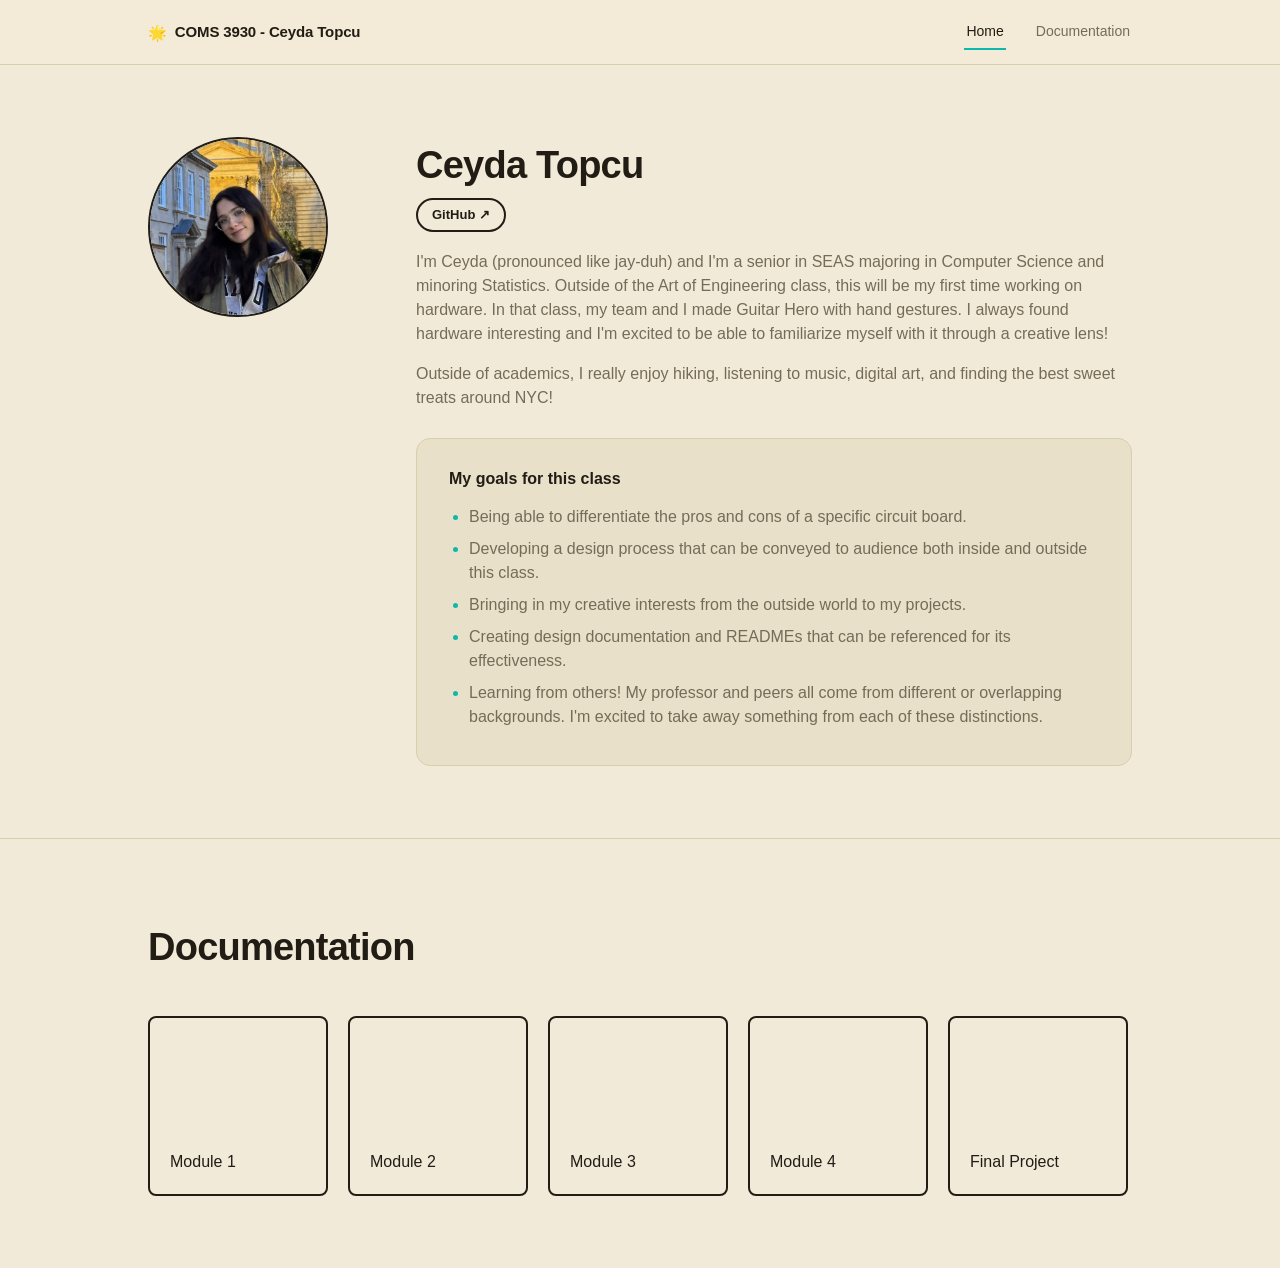
==== index.html @ bececc18 "Added files for website" ====
<title>Ceyda Topcu — COMS 3930</title>
<meta charset="UTF-8" />
<meta name="viewport" content="width=device-width, initial-scale=1.0" />
<meta name="description" content="Project documentation for COMS 3930 — design process, goals, and weekly progress." />
<link rel="stylesheet" href="style.css" />

<body data-page="home">
  <nav class="nav">
    <div class="wrap">
      <a class="nav-mark" href="index.html">
        <span class="nav-dot">🌟</span>
        COMS 3930 - Ceyda Topcu
      </a>
      <div class="nav-links">
        <a href="index.html" data-page="home">Home</a>
        <a href="blog.html" data-page="blog">Documentation</a>
      </div>
      <button class="nav-toggle" aria-label="Toggle menu">
        <span></span><span></span><span></span>
      </button>
    </div>
  </nav>

  <section class="reveal">
    <div class="wrap about">
      <div class="avatar">
        <img src="avatar.jpg" alt="Ceyda Topcu" />
      </div>
      <div>
        <h3>Ceyda Topcu</h3>
        <a class="repo-tag" href="https://github.com/ceydat709" target="_blank" rel="noopener" style="margin-bottom: 18px;">GitHub ↗</a>
        <p>
          I'm Ceyda (pronounced like jay-duh) and I'm a senior in SEAS majoring in Computer Science and minoring Statistics. Outside of the Art of Engineering class, 
          this will be my first time working on hardware. In that class, my team and I made Guitar Hero with hand gestures. I always found hardware interesting and I'm excited to be able to familiarize myself
          with it through a creative lens! 
        </p>
        <p>
          Outside of academics, I really enjoy hiking, listening to music, digital art, and finding the best sweet treats around NYC! 
        </p>

        <div class="goals">
          <h4>My goals for this class</h4>
          <ul>
            <li>Being able to differentiate the pros and cons of a specific circuit board.</li>
            <li>Developing a design process that can be conveyed to audience both inside and outside this class.</li>
            <li>Bringing in my creative interests from the outside world to my projects.</li>
            <li>Creating design documentation and READMEs that can be referenced for its effectiveness.</li>
            <li>Learning from others! My professor and peers all come from different or overlapping backgrounds. I'm excited to take away something
              from each of these distinctions.
            </li>
          </ul>
        </div>
      </div>
    </div>
  </section>

  <section class="section-border reveal">
    <div class="wrap">
      <div class="section-head">
        <h2>Documentation</h2>
      </div>
      <div class="modules">
        <a class="module-square" href="module-1.html">
          <span class="pill">Module 1</span>
        </a>
        <a class="module-square" href="module-2.html">
          <span class="pill">Module 2</span>
        </a>
        <a class="module-square" href="module-3.html">
          <span class="pill">Module 3</span>
        </a>
        <a class="module-square" href="module-4.html">
          <span class="pill">Module 4</span>
        </a>
        <a class="module-square" href="final-project.html">
          <span class="pill">Final Project</span>
        </a>
      </div>
    </div>
  </section>
  <script src="app.js"></script>
</body>
---- style.css ----
/* ===== Design tokens ===== */
:root {
  --bg: #f2ead9;
  --bg-soft: #e9e0c9;
  --text: #211d15;
  --text-muted: #756c58;
  --border: #d9cdae;
  --blue: #0fb8ac;
  --blue-soft: #d7f3ef;
  --blue-dark: #0b8d84;
  --radius-lg: 14px;
  --radius-md: 8px;
  --radius-sm: 6px;
  --max-w: 1040px;
  --font: -apple-system, BlinkMacSystemFont, "SF Pro Display", "Helvetica Neue",
    Helvetica, Arial, sans-serif;
}

* {
  box-sizing: border-box;
}

html {
  scroll-behavior: smooth;
}

body {
  margin: 0;
  background: var(--bg);
  color: var(--text);
  font-family: var(--font);
  -webkit-font-smoothing: antialiased;
  line-height: 1.5;
}

img {
  max-width: 100%;
}

a {
  color: inherit;
  text-decoration: none;
}

.wrap {
  max-width: var(--max-w);
  margin: 0 auto;
  padding: 0 28px;
}

/* ===== Nav ===== */
.nav {
  position: sticky;
  top: 0;
  z-index: 50;
  background: rgba(242, 234, 217, 0.85);
  backdrop-filter: saturate(180%) blur(16px);
  -webkit-backdrop-filter: saturate(180%) blur(16px);
  border-bottom: 1px solid var(--border);
}

.nav .wrap {
  display: flex;
  align-items: center;
  justify-content: space-between;
  height: 64px;
}

.nav-mark {
  display: flex;
  align-items: center;
  gap: 8px;
  font-weight: 600;
  font-size: 15px;
  letter-spacing: -0.01em;
}

.nav-dot {
  font-size: 15px;
  line-height: 1;
  flex: none;
}

.nav-links {
  display: flex;
  align-items: center;
  gap: 28px;
  font-size: 14px;
  font-weight: 500;
}

.nav-links a {
  color: var(--text-muted);
  padding: 6px 2px;
  border-bottom: 2px solid transparent;
  transition: color 0.15s ease, border-color 0.15s ease;
}

.nav-links a:hover {
  color: var(--text);
}

.nav-links a.active {
  color: var(--text);
  border-bottom-color: var(--blue);
}

.nav-toggle {
  display: none;
  background: none;
  border: none;
  cursor: pointer;
  padding: 8px;
}

.nav-toggle span {
  display: block;
  width: 20px;
  height: 2px;
  background: var(--text);
  margin: 4px 0;
  border-radius: 2px;
}

/* ===== Hero ===== */
.hero {
  padding: 96px 0 64px;
  text-align: left;
  position: relative;
  overflow: hidden;
}

.hero-shape {
  position: absolute;
  border-radius: 50%;
  background: var(--blue-soft);
  z-index: 0;
}

.hero-shape.one {
  width: 260px;
  height: 260px;
  top: -100px;
  right: -60px;
}

.hero-shape.two {
  width: 140px;
  height: 140px;
  bottom: -40px;
  left: -40px;
}

.hero .wrap {
  position: relative;
  z-index: 1;
}

.eyebrow {
  display: inline-flex;
  align-items: center;
  gap: 8px;
  font-size: 13px;
  font-weight: 600;
  color: var(--blue);
  background: var(--blue-soft);
  padding: 6px 14px;
  border-radius: 999px;
  margin-bottom: 24px;
}

.repo-tag {
  display: inline-flex;
  align-items: center;
  gap: 6px;
  font-size: 13px;
  font-weight: 700;
  color: var(--text);
  background: var(--bg);
  border: 2px solid var(--text);
  padding: 5px 14px;
  border-radius: 999px;
  margin-bottom: 24px;
  transition: transform 0.1s ease, box-shadow 0.1s ease;
}

.repo-tag:hover {
  transform: translate(-2px, -2px);
  box-shadow: 3px 3px 0 var(--blue);
}

.hero h1 {
  font-size: clamp(36px, 6vw, 64px);
  font-weight: 700;
  letter-spacing: -0.03em;
  margin: 0 0 18px;
}

.hero p.lede {
  font-size: clamp(16px, 2vw, 20px);
  color: var(--text-muted);
  max-width: 560px;
  margin: 0 0 32px;
}

.hero-actions {
  display: flex;
  gap: 16px;
  justify-content: flex-start;
  flex-wrap: wrap;
}

/* ===== Buttons ===== */
.btn {
  display: inline-flex;
  align-items: center;
  gap: 8px;
  padding: 12px 26px;
  border-radius: var(--radius-sm);
  font-size: 15px;
  font-weight: 700;
  transition: transform 0.1s ease, box-shadow 0.1s ease;
  border: 2px solid var(--text);
  box-shadow: 4px 4px 0 var(--text);
}

.btn:hover {
  transform: translate(-2px, -2px);
  box-shadow: 6px 6px 0 var(--text);
}

.btn:active {
  transform: translate(2px, 2px);
  box-shadow: 1px 1px 0 var(--text);
}

.btn-primary {
  background: var(--blue);
  color: #fff;
}

.btn-secondary {
  background: var(--bg);
  color: var(--text);
}

/* ===== Sections ===== */
section {
  padding: 72px 0;
}

.section-border {
  border-top: 1px solid var(--border);
}

.section-head {
  margin-bottom: 40px;
  text-align: left;
}

.section-head .tag {
  color: var(--blue);
  font-weight: 700;
  font-size: 13px;
  letter-spacing: 0.06em;
  text-transform: uppercase;
}

.section-head h2 {
  font-size: clamp(26px, 3.5vw, 38px);
  letter-spacing: -0.02em;
  margin: 8px 0 12px;
}

.section-head p {
  color: var(--text-muted);
  max-width: 560px;
  margin: 0;
  font-size: 16px;
}

/* ===== About ===== */
.about {
  display: grid;
  grid-template-columns: 220px 1fr;
  gap: 48px;
  align-items: start;
}

.avatar {
  width: 180px;
  height: 180px;
  border-radius: 50%;
  background: linear-gradient(160deg, var(--blue-soft), var(--bg) 70%);
  border: 2px solid var(--text);
  display: flex;
  align-items: center;
  justify-content: center;
  font-size: 56px;
  font-weight: 700;
  color: var(--blue);
  position: relative;
  overflow: hidden;
}

.avatar img {
  width: 100%;
  height: 100%;
  object-fit: cover;
}

.about h3 {
  font-size: clamp(28px, 4vw, 38px);
  font-weight: 700;
  margin: 0 0 4px;
  letter-spacing: -0.02em;
}

.about .role {
  color: var(--blue);
  font-weight: 600;
  font-size: 14px;
  margin-bottom: 18px;
}

.about p {
  color: var(--text-muted);
  font-size: 16px;
  margin: 0 0 16px;
}

.goals {
  margin-top: 28px;
  background: var(--bg-soft);
  border: 1px solid var(--border);
  border-radius: var(--radius-lg);
  padding: 28px 32px;
}

.goals h4 {
  margin: 0 0 14px;
  font-size: 16px;
}

.goals ul {
  margin: 0;
  padding-left: 20px;
  color: var(--text-muted);
}

.goals li {
  margin-bottom: 8px;
}

.goals li::marker {
  color: var(--blue);
}

/* ===== Cards / grid ===== */
.grid {
  display: grid;
  grid-template-columns: repeat(3, 1fr);
  gap: 22px;
}

.card {
  background: var(--bg);
  border: 2px solid var(--text);
  border-radius: var(--radius-md);
  padding: 26px;
  transition: box-shadow 0.15s ease, transform 0.15s ease;
}

.card:hover {
  box-shadow: 5px 5px 0 var(--blue);
  transform: translate(-2px, -2px);
}

.card .pill {
  display: inline-block;
  font-size: 12px;
  font-weight: 700;
  color: var(--blue);
  background: var(--blue-soft);
  border-radius: 999px;
  padding: 4px 10px;
  margin-bottom: 14px;
}

.card h3 {
  font-size: 18px;
  margin: 0 0 8px;
  letter-spacing: -0.01em;
}

.card p {
  color: var(--text-muted);
  font-size: 14.5px;
  margin: 0;
}

.card.placeholder {
  border-style: dashed;
  color: var(--text-muted);
  display: flex;
  flex-direction: column;
  align-items: flex-start;
  justify-content: center;
  min-height: 160px;
}

.modules {
  display: flex;
  gap: 20px;
  flex-wrap: wrap;
}

.module-square {
  width: 180px;
  height: 180px;
  border: 2px solid var(--text);
  border-radius: var(--radius-md);
  background: var(--bg);
  display: flex;
  align-items: flex-end;
  padding: 20px;
  transition: transform 0.1s ease, box-shadow 0.1s ease;
}

.module-square:hover {
  transform: translate(-2px, -2px);
  box-shadow: 5px 5px 0 var(--blue);
}

.card.placeholder .plus {
  width: 30px;
  height: 30px;
  border-radius: 50%;
  background: var(--blue-soft);
  color: var(--blue);
  display: flex;
  align-items: center;
  justify-content: center;
  font-weight: 700;
  margin-bottom: 12px;
}

/* ===== Timeline (documentation log) ===== */
.timeline {
  display: flex;
  flex-direction: column;
  gap: 18px;
  max-width: 760px;
  margin: 0;
}

.entry {
  border: 1px solid var(--border);
  border-radius: var(--radius-md);
  padding: 26px 30px;
  position: relative;
  padding-left: 34px;
}

.entry::before {
  content: "";
  position: absolute;
  left: 14px;
  top: 30px;
  width: 8px;
  height: 8px;
  border-radius: 50%;
  background: var(--blue);
}

.entry-meta {
  display: flex;
  gap: 12px;
  align-items: center;
  margin-bottom: 10px;
  font-size: 13px;
  color: var(--text-muted);
}

.entry-meta .week {
  color: var(--blue);
  font-weight: 700;
}

.entry h3 {
  margin: 0 0 8px;
  font-size: 19px;
}

.entry p {
  margin: 0;
  color: var(--text-muted);
  font-size: 15px;
}

.tags {
  display: flex;
  gap: 8px;
  margin-top: 14px;
  flex-wrap: wrap;
}

.tags span {
  font-size: 12px;
  font-weight: 600;
  background: var(--bg-soft);
  border: 1px solid var(--border);
  padding: 4px 10px;
  border-radius: 999px;
  color: var(--text-muted);
}

/* ===== Links page ===== */
.link-grid {
  display: grid;
  grid-template-columns: repeat(2, 1fr);
  gap: 20px;
  max-width: 700px;
  margin: 0;
}

.link-card {
  border: 2px solid var(--text);
  border-radius: var(--radius-lg);
  padding: 32px;
  display: flex;
  flex-direction: column;
  gap: 14px;
  background: var(--bg);
  transition: transform 0.15s ease, box-shadow 0.15s ease;
}

.link-card:hover {
  transform: translate(-2px, -2px);
  box-shadow: 5px 5px 0 var(--blue);
}

.link-icon {
  width: 44px;
  height: 44px;
  border-radius: 12px;
  background: var(--blue-soft);
  color: var(--blue);
  display: flex;
  align-items: center;
  justify-content: center;
  font-size: 20px;
  font-weight: 700;
}

.link-card h3 {
  margin: 0;
  font-size: 18px;
}

.link-card p {
  margin: 0;
  color: var(--text-muted);
  font-size: 14.5px;
}

.link-card .go {
  color: var(--blue);
  font-weight: 600;
  font-size: 14px;
  margin-top: auto;
}

/* ===== Footer ===== */
footer {
  border-top: 1px solid var(--border);
  padding: 36px 0;
}

footer .wrap {
  display: flex;
  align-items: center;
  justify-content: space-between;
  font-size: 13px;
  color: var(--text-muted);
}

footer a {
  color: var(--text-muted);
}

footer a:hover {
  color: var(--blue);
}

.footer-links {
  display: flex;
  gap: 18px;
}

/* ===== Reveal on scroll ===== */
.reveal {
  opacity: 0;
  transform: translateY(14px);
  transition: opacity 0.6s ease, transform 0.6s ease;
}

.reveal.in {
  opacity: 1;
  transform: translateY(0);
}

/* ===== Responsive ===== */
@media (max-width: 760px) {
  .nav-links {
    position: fixed;
    top: 64px;
    left: 0;
    right: 0;
    background: var(--bg);
    flex-direction: column;
    align-items: flex-start;
    gap: 4px;
    padding: 16px 28px 24px;
    border-bottom: 1px solid var(--border);
    transform: translateY(-8px);
    opacity: 0;
    pointer-events: none;
    transition: opacity 0.15s ease, transform 0.15s ease;
  }

  .nav-links.open {
    opacity: 1;
    transform: translateY(0);
    pointer-events: auto;
  }

  .nav-links a {
    padding: 10px 0;
    width: 100%;
  }

  .nav-toggle {
    display: block;
  }

  .about {
    grid-template-columns: 1fr;
    text-align: left;
  }

  .avatar {
    margin: 0;
  }

  .grid {
    grid-template-columns: 1fr;
  }

  .link-grid {
    grid-template-columns: 1fr;
  }

  footer .wrap {
    flex-direction: column;
    gap: 12px;
  }
}
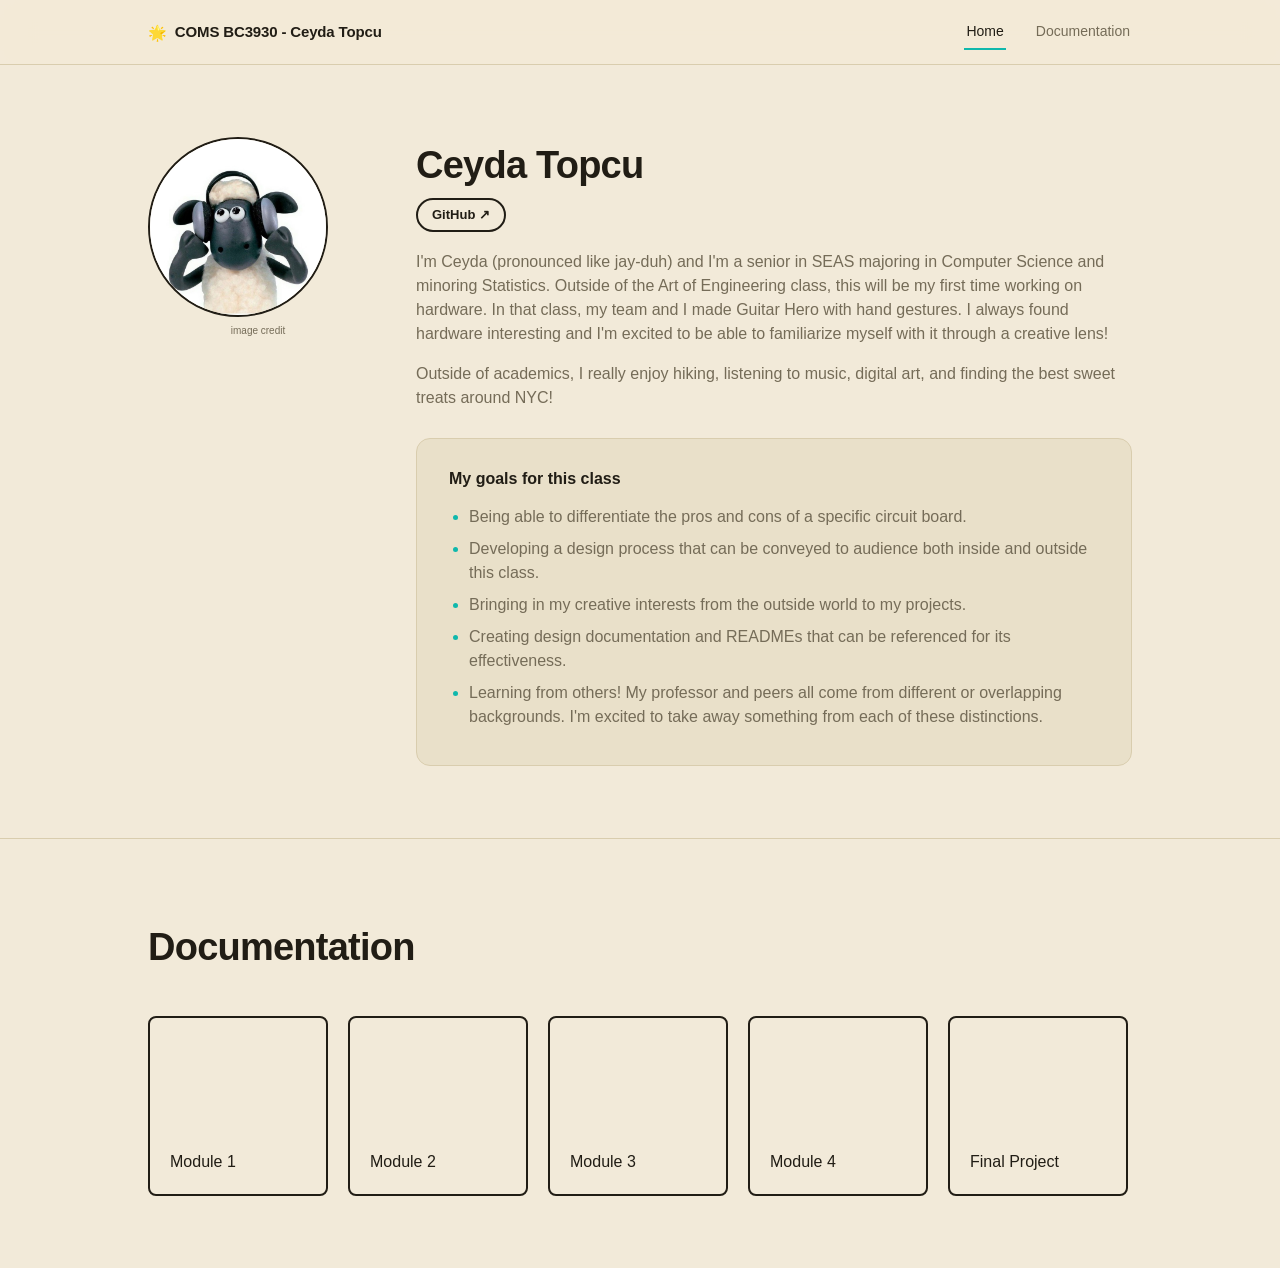
==== commit 93c91a46: "fixing avatar" ====
--- a/index.html
+++ b/index.html
@@ -9,7 +9,7 @@
     <div class="wrap">
       <a class="nav-mark" href="index.html">
         <span class="nav-dot">🌟</span>
-        COMS 3930 - Ceyda Topcu
+        COMS BC3930 - Ceyda Topcu
       </a>
       <div class="nav-links">
         <a href="index.html" data-page="home">Home</a>
@@ -23,8 +23,11 @@
 
   <section class="reveal">
     <div class="wrap about">
-      <div class="avatar">
-        <img src="avatar.jpg" alt="Ceyda Topcu" />
+      <div>
+        <div class="avatar">
+          <img src="avatar.jpg" alt="Ceyda Topcu (Shaun the Sheep)" />
+        </div>
+        <a href="https://www.pinterest.com/pin/684969424587610682/" target="_blank" rel="noopener" style="display:block;text-align:center;margin-top:6px;font-size:10px;color:var(--text-muted);">image credit</a>
       </div>
       <div>
         <h3>Ceyda Topcu</h3>
--- a/style.css
+++ b/style.css
@@ -291,7 +291,7 @@
   width: 180px;
   height: 180px;
   border-radius: 50%;
-  background: linear-gradient(160deg, var(--blue-soft), var(--bg) 70%);
+  background: #ffffff;
   border: 2px solid var(--text);
   display: flex;
   align-items: center;
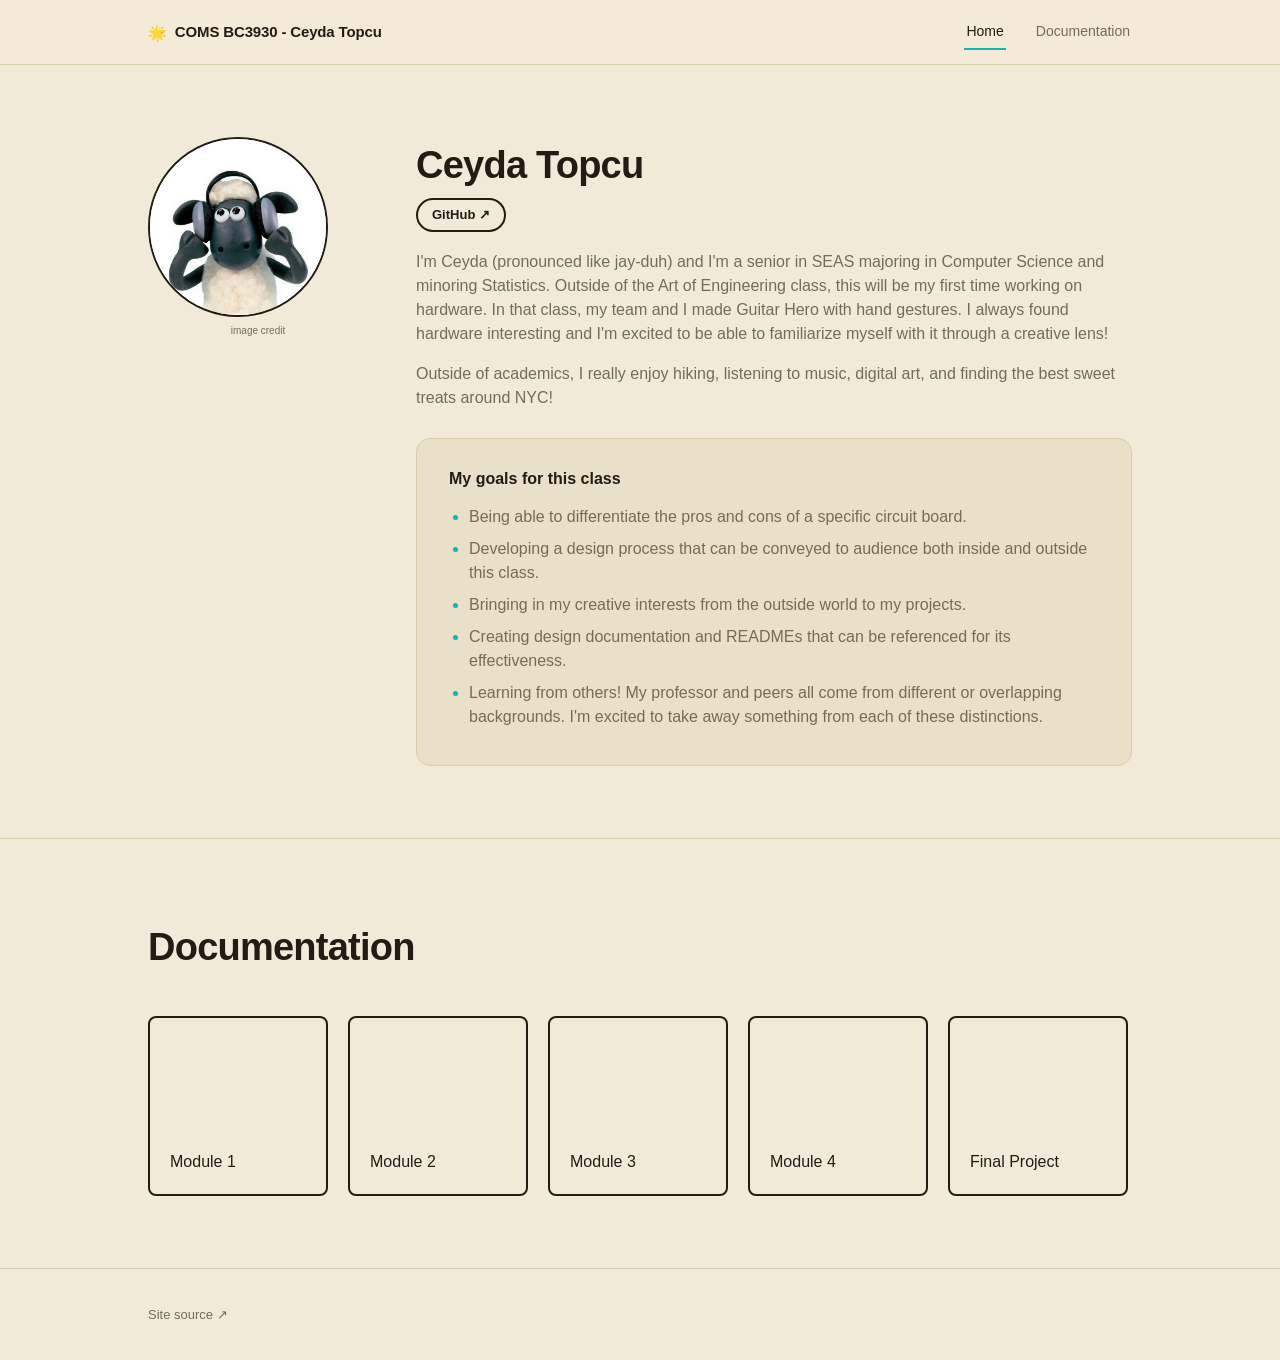
==== commit c75e245f: "pushing site repo to footer" ====
--- a/index.html
+++ b/index.html
@@ -2,7 +2,7 @@
 <meta charset="UTF-8" />
 <meta name="viewport" content="width=device-width, initial-scale=1.0" />
 <meta name="description" content="Project documentation for COMS 3930 — design process, goals, and weekly progress." />
-<link rel="stylesheet" href="style.css" />
+<link rel="stylesheet" href="styles/style.css" />
 
 <body data-page="home">
   <nav class="nav">
@@ -63,23 +63,32 @@
         <h2>Documentation</h2>
       </div>
       <div class="modules">
-        <a class="module-square" href="module-1.html">
+        <a class="module-square" href="modules/module-1.html">
           <span class="pill">Module 1</span>
         </a>
-        <a class="module-square" href="module-2.html">
+        <a class="module-square" href="modules/module-2.html">
           <span class="pill">Module 2</span>
         </a>
-        <a class="module-square" href="module-3.html">
+        <a class="module-square" href="modules/module-3.html">
           <span class="pill">Module 3</span>
         </a>
-        <a class="module-square" href="module-4.html">
+        <a class="module-square" href="modules/module-4.html">
           <span class="pill">Module 4</span>
         </a>
-        <a class="module-square" href="final-project.html">
+        <a class="module-square" href="modules/final-project.html">
           <span class="pill">Final Project</span>
         </a>
       </div>
     </div>
   </section>
+
+  <footer>
+    <div class="wrap">
+      <div class="footer-links">
+        <a href="https://github.com/ceydat709/coms3930-design-documentation" target="_blank" rel="noopener">Site source ↗</a>
+      </div>
+    </div>
+  </footer>
+
   <script src="app.js"></script>
 </body>
--- a/styles/style.css
+++ b/styles/style.css
@@ -0,0 +1,668 @@
+/* ===== Design tokens ===== */
+:root {
+  --bg: #f2ead9;
+  --bg-soft: #e9e0c9;
+  --text: #211d15;
+  --text-muted: #756c58;
+  --border: #d9cdae;
+  --blue: #0fb8ac;
+  --blue-soft: #d7f3ef;
+  --blue-dark: #0b8d84;
+  --radius-lg: 14px;
+  --radius-md: 8px;
+  --radius-sm: 6px;
+  --max-w: 1040px;
+  --font: -apple-system, BlinkMacSystemFont, "SF Pro Display", "Helvetica Neue",
+    Helvetica, Arial, sans-serif;
+}
+
+* {
+  box-sizing: border-box;
+}
+
+html {
+  scroll-behavior: smooth;
+}
+
+body {
+  margin: 0;
+  background: var(--bg);
+  color: var(--text);
+  font-family: var(--font);
+  -webkit-font-smoothing: antialiased;
+  line-height: 1.5;
+}
+
+img {
+  max-width: 100%;
+}
+
+a {
+  color: inherit;
+  text-decoration: none;
+}
+
+.wrap {
+  max-width: var(--max-w);
+  margin: 0 auto;
+  padding: 0 28px;
+}
+
+/* ===== Nav ===== */
+.nav {
+  position: sticky;
+  top: 0;
+  z-index: 50;
+  background: rgba(242, 234, 217, 0.85);
+  backdrop-filter: saturate(180%) blur(16px);
+  -webkit-backdrop-filter: saturate(180%) blur(16px);
+  border-bottom: 1px solid var(--border);
+}
+
+.nav .wrap {
+  display: flex;
+  align-items: center;
+  justify-content: space-between;
+  height: 64px;
+}
+
+.nav-mark {
+  display: flex;
+  align-items: center;
+  gap: 8px;
+  font-weight: 600;
+  font-size: 15px;
+  letter-spacing: -0.01em;
+}
+
+.nav-dot {
+  font-size: 15px;
+  line-height: 1;
+  flex: none;
+}
+
+.nav-links {
+  display: flex;
+  align-items: center;
+  gap: 28px;
+  font-size: 14px;
+  font-weight: 500;
+}
+
+.nav-links a {
+  color: var(--text-muted);
+  padding: 6px 2px;
+  border-bottom: 2px solid transparent;
+  transition: color 0.15s ease, border-color 0.15s ease;
+}
+
+.nav-links a:hover {
+  color: var(--text);
+}
+
+.nav-links a.active {
+  color: var(--text);
+  border-bottom-color: var(--blue);
+}
+
+.nav-toggle {
+  display: none;
+  background: none;
+  border: none;
+  cursor: pointer;
+  padding: 8px;
+}
+
+.nav-toggle span {
+  display: block;
+  width: 20px;
+  height: 2px;
+  background: var(--text);
+  margin: 4px 0;
+  border-radius: 2px;
+}
+
+/* ===== Hero ===== */
+.hero {
+  padding: 96px 0 64px;
+  text-align: left;
+  position: relative;
+  overflow: hidden;
+}
+
+.hero-shape {
+  position: absolute;
+  border-radius: 50%;
+  background: var(--blue-soft);
+  z-index: 0;
+}
+
+.hero-shape.one {
+  width: 260px;
+  height: 260px;
+  top: -100px;
+  right: -60px;
+}
+
+.hero-shape.two {
+  width: 140px;
+  height: 140px;
+  bottom: -40px;
+  left: -40px;
+}
+
+.hero .wrap {
+  position: relative;
+  z-index: 1;
+}
+
+.eyebrow {
+  display: inline-flex;
+  align-items: center;
+  gap: 8px;
+  font-size: 13px;
+  font-weight: 600;
+  color: var(--blue);
+  background: var(--blue-soft);
+  padding: 6px 14px;
+  border-radius: 999px;
+  margin-bottom: 24px;
+}
+
+.repo-tag {
+  display: inline-flex;
+  align-items: center;
+  gap: 6px;
+  font-size: 13px;
+  font-weight: 700;
+  color: var(--text);
+  background: var(--bg);
+  border: 2px solid var(--text);
+  padding: 5px 14px;
+  border-radius: 999px;
+  margin-bottom: 24px;
+  transition: transform 0.1s ease, box-shadow 0.1s ease;
+}
+
+.repo-tag:hover {
+  transform: translate(-2px, -2px);
+  box-shadow: 3px 3px 0 var(--blue);
+}
+
+.hero h1 {
+  font-size: clamp(36px, 6vw, 64px);
+  font-weight: 700;
+  letter-spacing: -0.03em;
+  margin: 0 0 18px;
+}
+
+.hero p.lede {
+  font-size: clamp(16px, 2vw, 20px);
+  color: var(--text-muted);
+  max-width: 560px;
+  margin: 0 0 32px;
+}
+
+.hero-actions {
+  display: flex;
+  gap: 16px;
+  justify-content: flex-start;
+  flex-wrap: wrap;
+}
+
+/* ===== Buttons ===== */
+.btn {
+  display: inline-flex;
+  align-items: center;
+  gap: 8px;
+  padding: 12px 26px;
+  border-radius: var(--radius-sm);
+  font-size: 15px;
+  font-weight: 700;
+  transition: transform 0.1s ease, box-shadow 0.1s ease;
+  border: 2px solid var(--text);
+  box-shadow: 4px 4px 0 var(--text);
+}
+
+.btn:hover {
+  transform: translate(-2px, -2px);
+  box-shadow: 6px 6px 0 var(--text);
+}
+
+.btn:active {
+  transform: translate(2px, 2px);
+  box-shadow: 1px 1px 0 var(--text);
+}
+
+.btn-primary {
+  background: var(--blue);
+  color: #fff;
+}
+
+.btn-secondary {
+  background: var(--bg);
+  color: var(--text);
+}
+
+/* ===== Sections ===== */
+section {
+  padding: 72px 0;
+}
+
+.section-border {
+  border-top: 1px solid var(--border);
+}
+
+.section-head {
+  margin-bottom: 40px;
+  text-align: left;
+}
+
+.section-head .tag {
+  color: var(--blue);
+  font-weight: 700;
+  font-size: 13px;
+  letter-spacing: 0.06em;
+  text-transform: uppercase;
+}
+
+.section-head h2 {
+  font-size: clamp(26px, 3.5vw, 38px);
+  letter-spacing: -0.02em;
+  margin: 8px 0 12px;
+}
+
+.section-head p {
+  color: var(--text-muted);
+  max-width: 560px;
+  margin: 0;
+  font-size: 16px;
+}
+
+/* ===== About ===== */
+.about {
+  display: grid;
+  grid-template-columns: 220px 1fr;
+  gap: 48px;
+  align-items: start;
+}
+
+.avatar {
+  width: 180px;
+  height: 180px;
+  border-radius: 50%;
+  background: #ffffff;
+  border: 2px solid var(--text);
+  display: flex;
+  align-items: center;
+  justify-content: center;
+  font-size: 56px;
+  font-weight: 700;
+  color: var(--blue);
+  position: relative;
+  overflow: hidden;
+}
+
+.avatar img {
+  width: 100%;
+  height: 100%;
+  object-fit: cover;
+}
+
+.about h3 {
+  font-size: clamp(28px, 4vw, 38px);
+  font-weight: 700;
+  margin: 0 0 4px;
+  letter-spacing: -0.02em;
+}
+
+.about .role {
+  color: var(--blue);
+  font-weight: 600;
+  font-size: 14px;
+  margin-bottom: 18px;
+}
+
+.about p {
+  color: var(--text-muted);
+  font-size: 16px;
+  margin: 0 0 16px;
+}
+
+.goals {
+  margin-top: 28px;
+  background: var(--bg-soft);
+  border: 1px solid var(--border);
+  border-radius: var(--radius-lg);
+  padding: 28px 32px;
+}
+
+.goals h4 {
+  margin: 0 0 14px;
+  font-size: 16px;
+}
+
+.goals ul {
+  margin: 0;
+  padding-left: 20px;
+  color: var(--text-muted);
+}
+
+.goals li {
+  margin-bottom: 8px;
+}
+
+.goals li::marker {
+  color: var(--blue);
+}
+
+/* ===== Cards / grid ===== */
+.grid {
+  display: grid;
+  grid-template-columns: repeat(3, 1fr);
+  gap: 22px;
+}
+
+.card {
+  background: var(--bg);
+  border: 2px solid var(--text);
+  border-radius: var(--radius-md);
+  padding: 26px;
+  transition: box-shadow 0.15s ease, transform 0.15s ease;
+}
+
+.card:hover {
+  box-shadow: 5px 5px 0 var(--blue);
+  transform: translate(-2px, -2px);
+}
+
+.card .pill {
+  display: inline-block;
+  font-size: 12px;
+  font-weight: 700;
+  color: var(--blue);
+  background: var(--blue-soft);
+  border-radius: 999px;
+  padding: 4px 10px;
+  margin-bottom: 14px;
+}
+
+.card h3 {
+  font-size: 18px;
+  margin: 0 0 8px;
+  letter-spacing: -0.01em;
+}
+
+.card p {
+  color: var(--text-muted);
+  font-size: 14.5px;
+  margin: 0;
+}
+
+.card.placeholder {
+  border-style: dashed;
+  color: var(--text-muted);
+  display: flex;
+  flex-direction: column;
+  align-items: flex-start;
+  justify-content: center;
+  min-height: 160px;
+}
+
+.modules {
+  display: flex;
+  gap: 20px;
+  flex-wrap: wrap;
+}
+
+.module-square {
+  width: 180px;
+  height: 180px;
+  border: 2px solid var(--text);
+  border-radius: var(--radius-md);
+  background: var(--bg);
+  display: flex;
+  align-items: flex-end;
+  padding: 20px;
+  transition: transform 0.1s ease, box-shadow 0.1s ease;
+}
+
+.module-square:hover {
+  transform: translate(-2px, -2px);
+  box-shadow: 5px 5px 0 var(--blue);
+}
+
+.card.placeholder .plus {
+  width: 30px;
+  height: 30px;
+  border-radius: 50%;
+  background: var(--blue-soft);
+  color: var(--blue);
+  display: flex;
+  align-items: center;
+  justify-content: center;
+  font-weight: 700;
+  margin-bottom: 12px;
+}
+
+/* ===== Timeline (documentation log) ===== */
+.timeline {
+  display: flex;
+  flex-direction: column;
+  gap: 18px;
+  max-width: 760px;
+  margin: 0;
+}
+
+.entry {
+  border: 1px solid var(--border);
+  border-radius: var(--radius-md);
+  padding: 26px 30px;
+  position: relative;
+  padding-left: 34px;
+}
+
+.entry::before {
+  content: "";
+  position: absolute;
+  left: 14px;
+  top: 30px;
+  width: 8px;
+  height: 8px;
+  border-radius: 50%;
+  background: var(--blue);
+}
+
+.entry-meta {
+  display: flex;
+  gap: 12px;
+  align-items: center;
+  margin-bottom: 10px;
+  font-size: 13px;
+  color: var(--text-muted);
+}
+
+.entry-meta .week {
+  color: var(--blue);
+  font-weight: 700;
+}
+
+.entry h3 {
+  margin: 0 0 8px;
+  font-size: 19px;
+}
+
+.entry p {
+  margin: 0;
+  color: var(--text-muted);
+  font-size: 15px;
+}
+
+.tags {
+  display: flex;
+  gap: 8px;
+  margin-top: 14px;
+  flex-wrap: wrap;
+}
+
+.tags span {
+  font-size: 12px;
+  font-weight: 600;
+  background: var(--bg-soft);
+  border: 1px solid var(--border);
+  padding: 4px 10px;
+  border-radius: 999px;
+  color: var(--text-muted);
+}
+
+/* ===== Links page ===== */
+.link-grid {
+  display: grid;
+  grid-template-columns: repeat(2, 1fr);
+  gap: 20px;
+  max-width: 700px;
+  margin: 0;
+}
+
+.link-card {
+  border: 2px solid var(--text);
+  border-radius: var(--radius-lg);
+  padding: 32px;
+  display: flex;
+  flex-direction: column;
+  gap: 14px;
+  background: var(--bg);
+  transition: transform 0.15s ease, box-shadow 0.15s ease;
+}
+
+.link-card:hover {
+  transform: translate(-2px, -2px);
+  box-shadow: 5px 5px 0 var(--blue);
+}
+
+.link-icon {
+  width: 44px;
+  height: 44px;
+  border-radius: 12px;
+  background: var(--blue-soft);
+  color: var(--blue);
+  display: flex;
+  align-items: center;
+  justify-content: center;
+  font-size: 20px;
+  font-weight: 700;
+}
+
+.link-card h3 {
+  margin: 0;
+  font-size: 18px;
+}
+
+.link-card p {
+  margin: 0;
+  color: var(--text-muted);
+  font-size: 14.5px;
+}
+
+.link-card .go {
+  color: var(--blue);
+  font-weight: 600;
+  font-size: 14px;
+  margin-top: auto;
+}
+
+/* ===== Footer ===== */
+footer {
+  border-top: 1px solid var(--border);
+  padding: 36px 0;
+}
+
+footer .wrap {
+  display: flex;
+  align-items: center;
+  justify-content: space-between;
+  font-size: 13px;
+  color: var(--text-muted);
+}
+
+footer a {
+  color: var(--text-muted);
+}
+
+footer a:hover {
+  color: var(--blue);
+}
+
+.footer-links {
+  display: flex;
+  gap: 18px;
+}
+
+/* ===== Reveal on scroll ===== */
+.reveal {
+  opacity: 0;
+  transform: translateY(14px);
+  transition: opacity 0.6s ease, transform 0.6s ease;
+}
+
+.reveal.in {
+  opacity: 1;
+  transform: translateY(0);
+}
+
+/* ===== Responsive ===== */
+@media (max-width: 760px) {
+  .nav-links {
+    position: fixed;
+    top: 64px;
+    left: 0;
+    right: 0;
+    background: var(--bg);
+    flex-direction: column;
+    align-items: flex-start;
+    gap: 4px;
+    padding: 16px 28px 24px;
+    border-bottom: 1px solid var(--border);
+    transform: translateY(-8px);
+    opacity: 0;
+    pointer-events: none;
+    transition: opacity 0.15s ease, transform 0.15s ease;
+  }
+
+  .nav-links.open {
+    opacity: 1;
+    transform: translateY(0);
+    pointer-events: auto;
+  }
+
+  .nav-links a {
+    padding: 10px 0;
+    width: 100%;
+  }
+
+  .nav-toggle {
+    display: block;
+  }
+
+  .about {
+    grid-template-columns: 1fr;
+    text-align: left;
+  }
+
+  .avatar {
+    margin: 0;
+  }
+
+  .grid {
+    grid-template-columns: 1fr;
+  }
+
+  .link-grid {
+    grid-template-columns: 1fr;
+  }
+
+  footer .wrap {
+    flex-direction: column;
+    gap: 12px;
+  }
+}
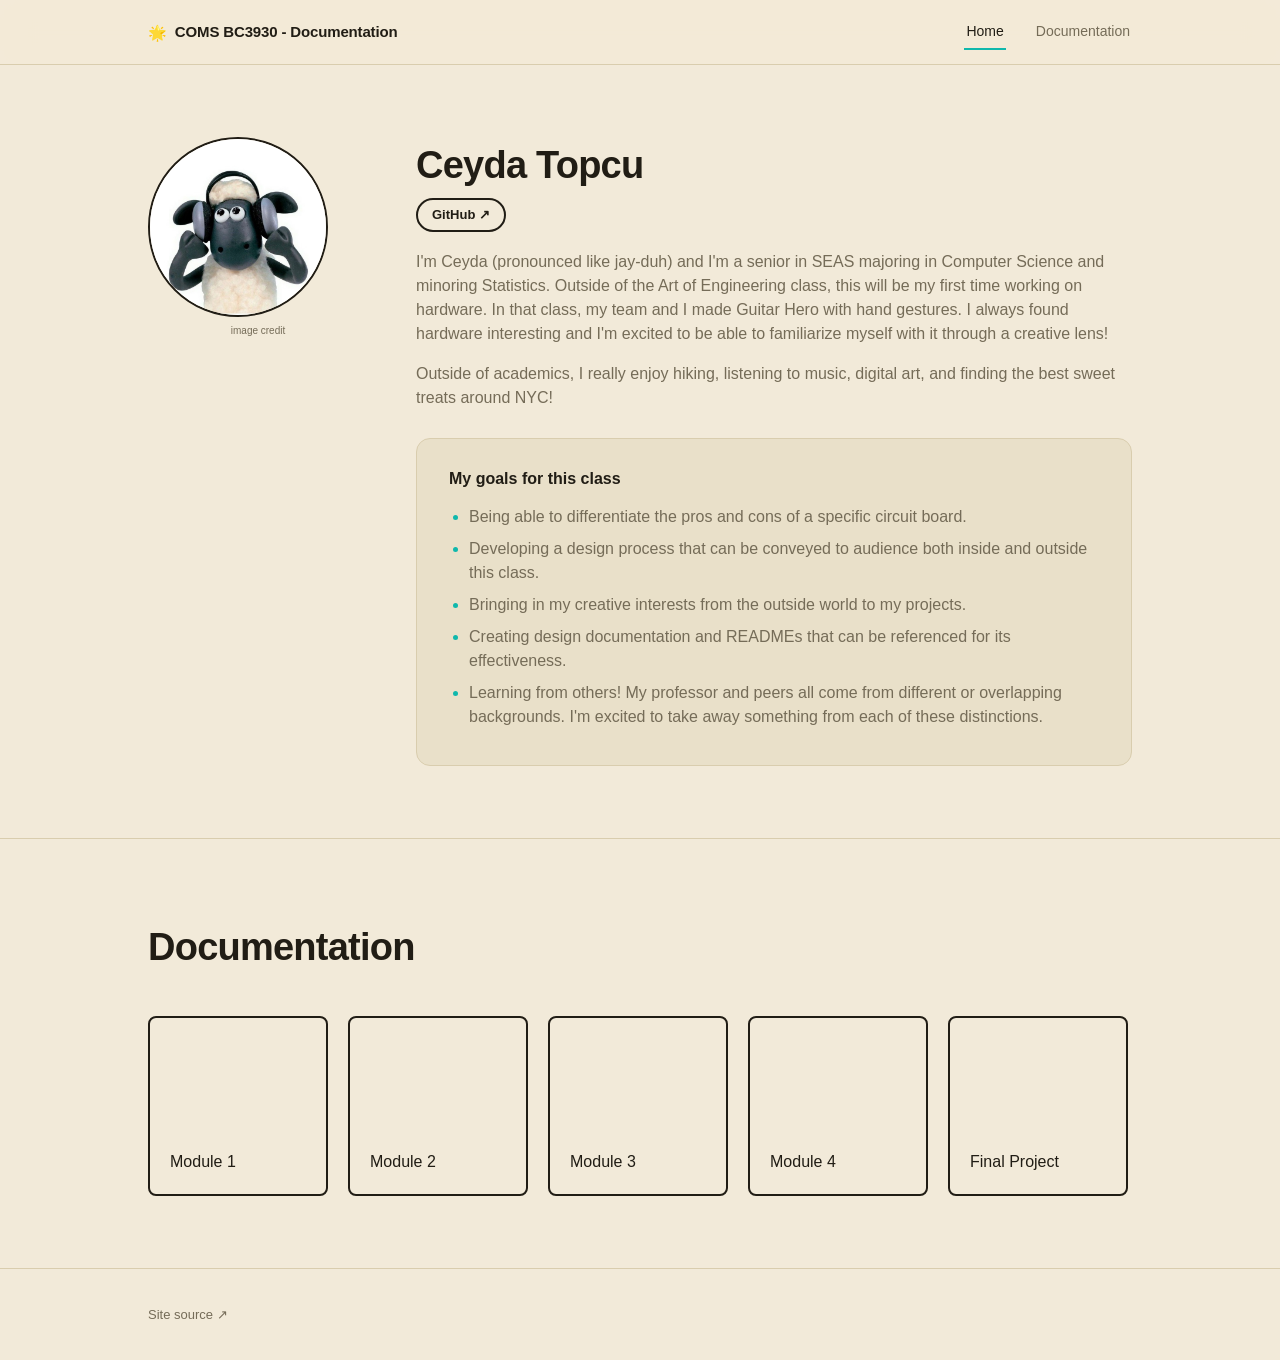
==== commit a7d56e0e: "remove element" ====
--- a/index.html
+++ b/index.html
@@ -9,7 +9,7 @@
     <div class="wrap">
       <a class="nav-mark" href="index.html">
         <span class="nav-dot">🌟</span>
-        COMS BC3930 - Ceyda Topcu
+        COMS BC3930 - Documentation 
       </a>
       <div class="nav-links">
         <a href="index.html" data-page="home">Home</a>
